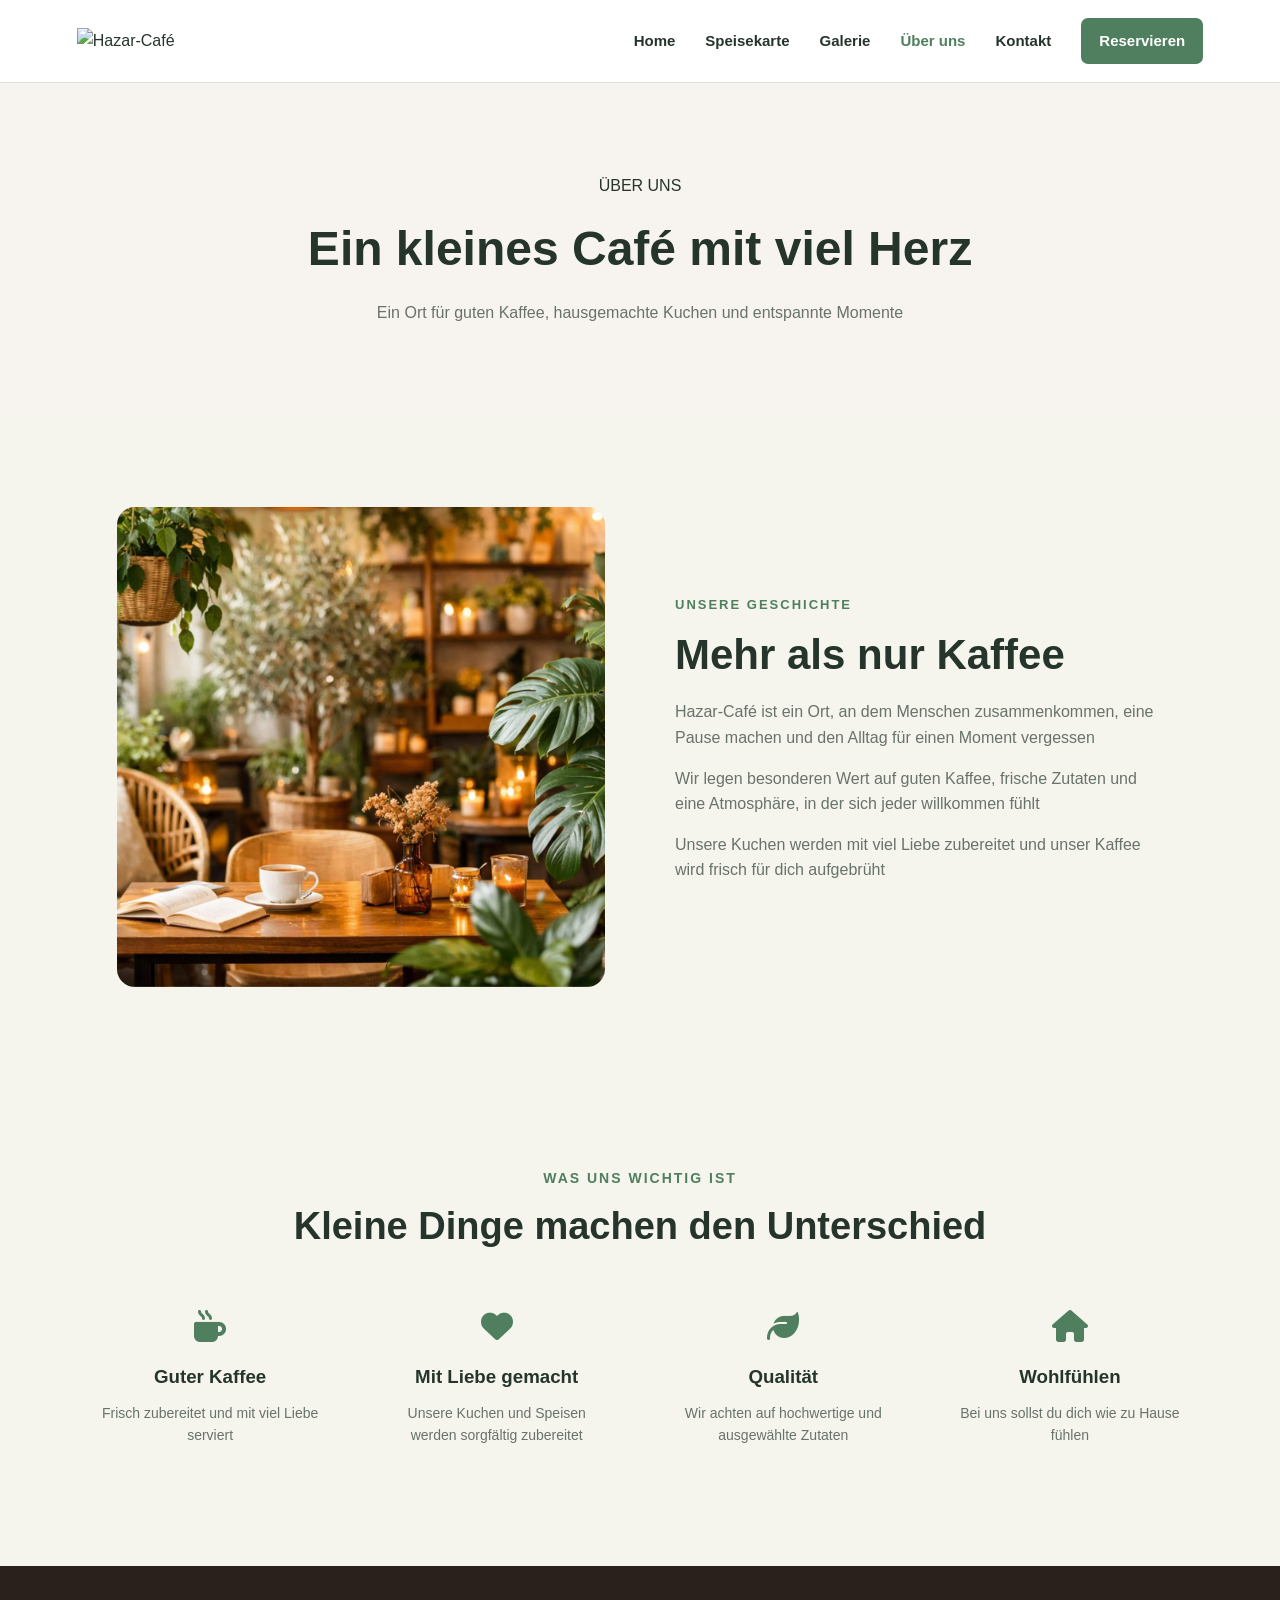
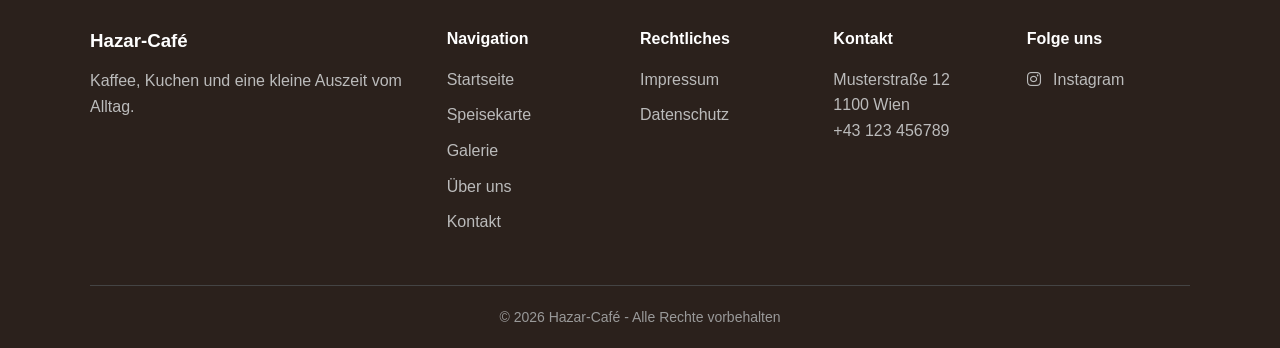
==== aboutUs.html @ 3dbf3b78 "initial commit" ====
<!DOCTYPE html>
<html lang="de">
<head>
    <meta charset="UTF-8">
    <meta name="viewport" content="width=device-width, initial-scale=1.0">
    <link rel="stylesheet" href="style.css">
    <link rel="stylesheet" href="https://cdnjs.cloudflare.com/ajax/libs/font-awesome/6.5.2/css/all.min.css">
    <title>Über Uns</title>
</head>
<body>
    <header>
        <img src="images/" alt="Hazar-Café" width="350">

        <button class="menu-toggle" aria-label="Menü öffnen">
            <i class="fa-solid fa-bars"></i>
        </button>

        <nav>
            <a href="index.html">Home</a>
            <a href="speisekarte.html">Speisekarte</a>
            <a href="galerie.html">Galerie</a>
            <a href="aboutUs.html" class="active">Über uns</a>
            <a href="kontakt.html">Kontakt</a>
            <a href="reservierung.html" class="nav-button">Reservieren</a>
        </nav>
    </header>

    <main>
        <section class="page-hero">
            <div>
                <span class="section-label">ÜBER UNS</span>
                
                <h1>Ein kleines Café mit viel Herz</h1>
                <p>Ein Ort für guten Kaffee, hausgemachte Kuchen und entspannte Momente</p>
            </div>
        </section>

        <section class="about-section">
            <div class="about-image">
                <img src="images/interior-bsp.jpg" alt="Gemütlicher Innenraum des Hazar-Cafés">
            </div>

            <div class="about-content">
                <span class="section-label">UNSERE GESCHICHTE</span>

                <h2>Mehr als nur Kaffee</h2>

                <p> Hazar-Café ist ein Ort, an dem Menschen zusammenkommen, eine Pause machen und den Alltag für einen Moment vergessen</p>
                <p>Wir legen besonderen Wert auf guten Kaffee, frische Zutaten und eine Atmosphäre, in der sich jeder willkommen fühlt</p>
                <p>Unsere Kuchen werden mit viel Liebe zubereitet und unser Kaffee wird frisch für dich aufgebrüht</p>
            </div>
        </section>


        <section class="why-section">
            <div class="section-heading">
                <span>WAS UNS WICHTIG IST</span>
                <h2>Kleine Dinge machen den Unterschied</h2>
            </div>

            <div class="advantages-grid">
                <div class="advantage-card">
                    <i class="fa-solid fa-mug-hot"></i>
                    
                    <h3>Guter Kaffee</h3>
                    <p>Frisch zubereitet und mit viel Liebe serviert</p>
                </div>

                <div class="advantage-card">
                    <i class="fa-solid fa-heart"></i>
                    
                    <h3>Mit Liebe gemacht</h3>
                    <p>Unsere Kuchen und Speisen werden sorgfältig zubereitet</p>
                </div>

                <div class="advantage-card">
                    <i class="fa-solid fa-leaf"></i>
                    
                    <h3>Qualität</h3>
                    <p>Wir achten auf hochwertige und ausgewählte Zutaten</p>
                </div>

                <div class="advantage-card">
                    <i class="fa-solid fa-house"></i>
                    
                    <h3>Wohlfühlen</h3>
                    <p>Bei uns sollst du dich wie zu Hause fühlen</p>
                </div>
            </div>
        </section>
    </main>


    <div id="footer"></div>
    <script src="script.js"></script>
</body>
</html>
---- style.css ----
* {
    margin: 0;
    padding: 0;
    box-sizing: border-box;
}

:root {
    --primary: #4f7f5f;
    --primary-dark: #315b40;
    --primary-light: #dce8dc;

    --bg: #f5f4ed;
    --white: #ffffff;

    --text: #26352b;
    --muted: #68736b;

    --border: #d9e0d8;
}

body {
    background: var(--bg);
    color: var(--text);
    font-family: Arial, sans-serif;
    line-height: 1.6;
}


/* =========================
   HEADER
========================= */
header {
    position: sticky;
    top: 0;
    z-index: 1000;
    display: flex;
    align-items: center;
    justify-content: space-between;
    padding: 18px 6%;
    background: rgba(255,255,255,0.96);
    border-bottom: 1px solid var(--border);
}

.logo {
    color: var(--primary-dark);
    text-decoration: none;
    font-size: 25px;
    font-weight: 700;
}

nav {
    display: flex;
    align-items: center;
    gap: 30px;
}

nav a {
    color: var(--text);
    text-decoration: none;
    font-size: 15px;
    font-weight: 600;
    transition: 0.2s ease;
}

nav a:hover,
nav a.active {
    color: var(--primary);
}

.nav-button {
    padding: 11px 18px;
    background: var(--primary);
    color: white !important;
    border-radius: 7px;
}

.menu-toggle {
    display: none;
    border: none;
    background: transparent;
    color: var(--primary-dark);
    font-size: 25px;
}


/* =========================
   HERO
========================= */
.hero {
    padding: 70px 6% 80px;

    background:
        linear-gradient(
            135deg,
            #eef3eb,
            #f5f4ed
        );
}

.hero-content {
    max-width: 900px;
    margin: auto;
    text-align: center;
}

.hero-label,
.section-heading span,
.about-content > span,
.special-content > span,
.reservation-section span {
    display: block;
    margin-bottom: 15px;
    color: var(--primary);
    font-size: 13px;
    font-weight: 700;
    letter-spacing: 2px;
}

.hero h1 {
    margin-bottom: 25px;
    font-size: clamp(42px, 6vw, 72px);
    line-height: 1.05;
    color: var(--text);
}

.hero h1 span {
    color: var(--primary);
}

.hero-content > p {
    max-width: 650px;
    margin: auto;
    color: var(--muted);
    font-size: 18px;
}

.hero-image {
    max-width: 1200px;
    height: 480px;
    margin: 55px auto 0;
    overflow: hidden;
    border-radius: 18px;
}

.hero-image img {
    width: 100%;
    height: 100%;
    object-fit: cover;
}

.hero-buttons {
    display: flex;
    justify-content: center;
    gap: 12px;
    margin-top: 30px;
}


/* =========================
   SEITEN-HEADER
========================= */
.page-hero {
    padding: 90px 20px;
    text-align: center;
    background: #f7f3ef;
}

.page-hero > div {
    max-width: 750px;
    margin: auto;
}

.page-hero h1 {
    margin: 12px 0;
    font-size: 48px;
}

.page-hero p {
    color: var(--muted);
    line-height: 1.7;
}


/* =========================
   BUTTONS
========================= */
.btn {
    display: inline-flex;
    align-items: center;
    justify-content: center;
    gap: 9px;
    padding: 14px 24px;
    background: var(--primary);
    color: white;
    border: 2px solid var(--primary);
    border-radius: 8px;
    text-decoration: none;
    font-weight: 700;
    transition: 0.25s ease;
}

.btn:hover {
    background: var(--primary-dark);
    border-color: var(--primary-dark);
    transform: translateY(-2px);
}

.btn-outline {
    background: transparent;
    color: var(--primary-dark);
}

.btn-outline:hover {
    color: white;
}


/* =========================
   ALLGEMEINE SECTIONS
========================= */
section {
    padding: 90px 6%;
}

.section-heading {
    max-width: 750px;
    margin: 0 auto 50px;
    text-align: center;
}

.section-heading h2 {
    margin-bottom: 15px;
    font-size: 38px;
    line-height: 1.2;
}

.section-heading p {
    color: var(--muted);
}


/* =========================
   ÜBER UNS
========================= */
.about-section {
    max-width: 1200px;
    margin: auto;
    display: grid;
    grid-template-columns: 1fr 1fr;
    gap: 70px;
    align-items: center;
}

.about-image {
    height: 480px;
    overflow: hidden;
    border-radius: 18px;
}

.about-image img {
    width: 100%;
    height: 100%;
    object-fit: cover;
}

.about-content h2 {
    margin-bottom: 20px;
    font-size: 42px;
    line-height: 1.15;
}

.about-content p {
    margin-bottom: 15px;
    color: var(--muted);
}

.text-link {
    display: inline-flex;
    align-items: center;
    gap: 8px;
    margin-top: 15px;
    color: var(--primary-dark);
    text-decoration: none;
    font-weight: 700;
}


/* =========================
   SPEISEKARTE
========================= */
.menu-section {
    background: white;
}

.menu-grid {
    max-width: 1200px;
    margin: auto;
    display: grid;
    grid-template-columns: repeat(4, 1fr);
    gap: 20px;
}

.menu-card {
    padding: 35px 25px;
    text-align: center;
    background: var(--bg);
    border: 1px solid var(--border);
    border-radius: 14px;
    transition: 0.25s ease;
}

.menu-card:hover {
    transform: translateY(-5px);
    box-shadow: 0 12px 30px rgba(40,70,50,0.10);
}

.menu-icon {
    margin-bottom: 20px;
    color: var(--primary);
    font-size: 32px;
}

.menu-card h3 {
    margin-bottom: 10px;
}

.menu-card p {
    margin-bottom: 18px;
    color: var(--muted);
    font-size: 14px;
}

.menu-card span {
    color: var(--primary-dark);
    font-weight: 700;
}

.center-button {
    margin-top: 40px;
    text-align: center;
}

.menu-list {
    max-width: 900px;
    margin: auto;
}

.menu-item {
    display: flex;
    justify-content: space-between;
    align-items: center;
    gap: 30px;
    padding: 22px 0;
    border-bottom: 1px solid var(--border);
}

.menu-item h3 {
    margin-bottom: 6px;
}

.menu-item p {
    margin: 0;
    color: var(--muted);
}

.menu-item > span {
    font-weight: 600;
    color: var(--primary);
    white-space: nowrap;
}


/* =========================
   SPECIAL
========================= */
.special-section {
    max-width: 1200px;
    margin: auto;
    display: grid;
    grid-template-columns: 1fr 1fr;
    gap: 60px;
    align-items: center;
}

.special-content h2 {
    margin-bottom: 20px;
    font-size: 45px;
    line-height: 1.1;
}

.special-content p {
    max-width: 500px;
    margin-bottom: 25px;
    color: var(--muted);
}

.special-image {
    height: 450px;
    overflow: hidden;
    border-radius: 18px;
}

.special-image img {
    width: 100%;
    height: 100%;
    object-fit: cover;
}


/* =========================
   GALERIE
========================= */
.gallery-section {
    background: #edf2ea;
}

.gallery-grid {
    max-width: 1200px;
    margin: auto;
    display: grid;
    grid-template-columns: 2fr 1fr 1fr;
    grid-auto-rows: 250px;
    gap: 15px;
}

.gallery-grid img {
    width: 100%;
    height: 100%;
    object-fit: cover;
    border-radius: 12px;
}

.gallery-grid img:first-child {
    grid-row: span 2;
}


/* =========================
   VORTEILE
========================= */
.advantages-grid {
    max-width: 1200px;
    margin: auto;
    display: grid;
    grid-template-columns: repeat(4, 1fr);
    gap: 20px;
}

.advantage-card {
    padding: 30px 20px;
    text-align: center;
}

.advantage-card i {
    margin-bottom: 20px;
    color: var(--primary);
    font-size: 32px;
}

.advantage-card h3 {
    margin-bottom: 10px;
}

.advantage-card p {
    color: var(--muted);
    font-size: 14px;
}


/* =========================
   RESERVIERUNG
========================= */
.reservation-section {
    max-width: 1100px;
    margin: 30px auto;
    padding: 60px;
    background: var(--primary-dark);
    color: white;
    border-radius: 18px;
    text-align: center;
}

.reservation-section span {
    color: var(--primary-light);
}

.reservation-section h2 {
    margin-bottom: 15px;
    font-size: 40px;
}

.reservation-section p {
    margin-bottom: 25px;
    opacity: 0.85;
}

.reservation-section .btn {
    background: white;
    color: var(--primary-dark);
    border-color: white;
}

.reservation-page {
    max-width: 1100px;
    margin: auto;
    padding: 80px 20px;
    display: grid;
    grid-template-columns: 1fr 1fr;
    gap: 60px;
}

.reservation-info h2 {
    margin: 10px 0 15px;
}

.reservation-info > p {
    color: var(--muted);
    line-height: 1.7;
}

.reservation-details {
    margin-top: 35px;
    display: flex;
    flex-direction: column;
    gap: 25px;
}

.reservation-details > div {
    display: flex;
    gap: 18px;
    align-items: flex-start;
}

.reservation-details i {
    color: var(--primary);
    font-size: 22px;
    margin-top: 4px;
}

.reservation-details h3 {
    margin-bottom: 6px;
}

.reservation-details p {
    margin: 0;
    color: var(--muted);
    line-height: 1.6;
}


/* =========================
   KONTAKT - Index
========================= */
.contact-section {
    background: white;
}

.contact-grid {
    max-width: 1000px;
    margin: auto;
    display: grid;
    grid-template-columns: repeat(3, 1fr);
    gap: 20px;
}

.contact-card {
    padding: 30px;
    text-align: center;
    border: 1px solid var(--border);
    border-radius: 14px;
}

.contact-card i {
    margin-bottom: 15px;
    color: var(--primary);
    font-size: 28px;
}

.contact-card h3 {
    margin-bottom: 8px;
}

.contact-card p {
    color: var(--muted);
}


/* =========================
   KONTAKT-SEITE
======================== */
.contact-page {
    padding: 80px 20px;
    background: white;
}

.contact-header {
    max-width: 700px;
    margin: 0 auto 50px;
    text-align: center;
}

.contact-header span,
.section-heading span {
    color: var(--primary);
    font-size: 14px;
    font-weight: 600;
    letter-spacing: 2px;
}

.contact-header h1 {
    margin: 10px 0 15px;
}

.contact-header p {
    color: var(--muted);
    line-height: 1.7;
}

.contact-layout {
    max-width: 1000px;
    margin: auto;
    display: grid;
    grid-template-columns: 1fr 1fr;
    gap: 50px;
}

/* Kontaktinformationen */
.contact-details {
    display: flex;
    flex-direction: column;
    gap: 30px;
}

.contact-detail {
    display: flex;
    align-items: flex-start;
    gap: 18px;
}

.contact-icon {
    min-width: 50px;
    height: 50px;
    display: flex;
    align-items: center;
    justify-content: center;
    border-radius: 50%;
    background: #f5f5f5;
    color: var(--primary);
    font-size: 20px;
}

.contact-detail h3 {
    margin: 0 0 8px;
}

.contact-detail p {
    margin: 0;
    color: var(--muted);
    line-height: 1.6;
}

.contact-detail a {
    color: var(--primary);
    text-decoration: none;
}

/* Kontaktformular */
.contact-form-card {
    padding: 35px;
    border: 1px solid var(--border);
    border-radius: 14px;
    background: white;
}

.contact-form-card h2 {
    margin-bottom: 8px;
}

.contact-form-card > p {
    color: var(--muted);
    margin-bottom: 25px;
}

.contact-form-card form {
    display: flex;
    flex-direction: column;
}

.contact-form-card label {
    margin-bottom: 7px;
    font-weight: 500;
}

.contact-form-card input,
.contact-form-card textarea {
    width: 100%;
    padding: 12px 14px;
    margin-bottom: 18px;
    border: 1px solid var(--border);
    border-radius: 8px;
    font-family: inherit;
    font-size: 15px;
}

.contact-form-card textarea {
    resize: vertical;
}

.privacy-check {
    display: flex;
    align-items: flex-start;
    gap: 8px;
    font-size: 13px;
    color: var(--muted);
}

.privacy-check input {
    width: auto;
    margin: 3px 0 0;
}

.privacy-check a {
    color: var(--primary);
}

/* SELECT */
.contact-form-card select {
    width: 100%;
    padding: 12px 14px;
    margin-bottom: 18px;
    border: 1px solid var(--border);
    border-radius: 8px;
    background: white;
    font-family: inherit;
    font-size: 15px;
}


/* =========================
   LOCATION / MAP
========================= */
.location-section {
    padding: 80px 20px;
}

.section-heading {
    max-width: 1000px;
    margin: 0 auto 30px;
}

.map-placeholder {
    max-width: 1000px;
    min-height: 350px;
    margin: auto;
    display: flex;
    align-items: center;
    justify-content: center;
    text-align: center;
    background: #f5f5f5;
    border-radius: 14px;
}

.map-placeholder i {
    color: var(--primary);
    font-size: 35px;
    margin-bottom: 15px;
}

.map-placeholder p {
    color: var(--muted);
}


/* =========================
   RECHTLICHE SEITEN
========================= */
.legal-section {
    max-width: 900px;
    margin: 0 auto;
    padding: 80px 20px;
}

.legal-section h2 {
    margin-top: 40px;
    margin-bottom: 12px;
    text-align: left;
}

.legal-section h2:first-child {
    margin-top: 0;
}

.legal-section p {
    color: var(--muted);
    line-height: 1.8;
    margin-bottom: 20px;
    text-align: left;
}


/* =========================
   FOOTER
========================= */
footer {
    padding: 60px 20px 20px;
    background: #2b211c;
    color: white;
}

.footer-container {
    max-width: 1100px;
    margin: auto;
    display: grid;
    grid-template-columns: 2fr 1fr 1fr 1fr 1fr;
    gap: 30px;
}

.footer h3 {
    margin-bottom: 12px;
}

.footer h4 {
    margin-bottom: 15px;
}

.footer p {
    color: #bbb;
    line-height: 1.6;
}

footer a {
    display: block;
    margin-bottom: 10px;
    color: #bbb;
    text-decoration: none;
    transition: 0.2s;
}

footer a:hover {
    color: white;
}

.footer i {
    margin-right: 8px;
}

.footer-bottom {
    max-width: 1100px;
    margin: 40px auto 0;
    padding-top: 20px;
    border-top: 1px solid #444;
    text-align: center;
    color: #999;
    font-size: 14px;
}



/* =========================
   RESPONSIVE
========================= */
@media (max-width: 1200px) {
    .menu-toggle {
        display: block;
    }

    nav {
        display: none;
        position: absolute;
        top: 100%;
        left: 0;
        right: 0;
        padding: 20px;
        background: white;
        flex-direction: column;
        align-items: stretch;
    }

    nav.active {
        display: flex;
    }

    .hero-image {
        height: 380px;
    }
    
    .page-hero h1 {
        font-size:  36px;
    }

    .about-section,
    .special-section {
        grid-template-columns: 1fr;
    }

    .menu-grid,
    .advantages-grid {
        grid-template-columns: repeat(2, 1fr);
    }

    .menu-item {
        align-items: flex-start;
    }

    .contact-grid {
        grid-template-columns: 1fr;
    }

    .reservation-page {
        grid-template-columns: 1fr;
    }

    .footer-container {
        grid-template-columns: repeat(2, 1fr);
    }
}


@media (max-width: 600px) {
    header {
        padding: 15px 5%;
    }

    .hero {
        padding: 60px 5%;
    }

    .hero h1 {
        font-size: 43px;
    }

    .hero-buttons {
        flex-direction: column;
    }

    .hero-buttons .btn {
        width: 100%;
    }

    .hero-image {
        height: 300px;
    }

    .page-hero {
        padding: 65px 20px;
    }

    .page-hero h1 {
        font-size: 30px;
    }

    .menu-item {
        flex-direction: column;
        gap: 8px;
    }

    section {
        padding: 65px 5%;
    }

    .section-heading h2 {
        font-size: 30px;
    }

    .about-content h2,
    .special-content h2 {
        font-size: 34px;
    }

    .about-image,
    .special-image {
        height: 320px;
    }

    .menu-grid,
    .advantages-grid {
        grid-template-columns: 1fr;
    }

    .gallery-grid {
        grid-template-columns: 1fr 1fr;
        grid-auto-rows: 180px;
    }

    .gallery-grid img:first-child {
        grid-column: span 2;
        grid-row: span 1;
    }

    .reservation-section {
        margin: 10px 5%;
        padding: 45px 25px;
    }

    .reservation-section h2 {
        font-size: 30px;
    }

    .footer-container {
        grid-template-columns: 1fr;
    }
}
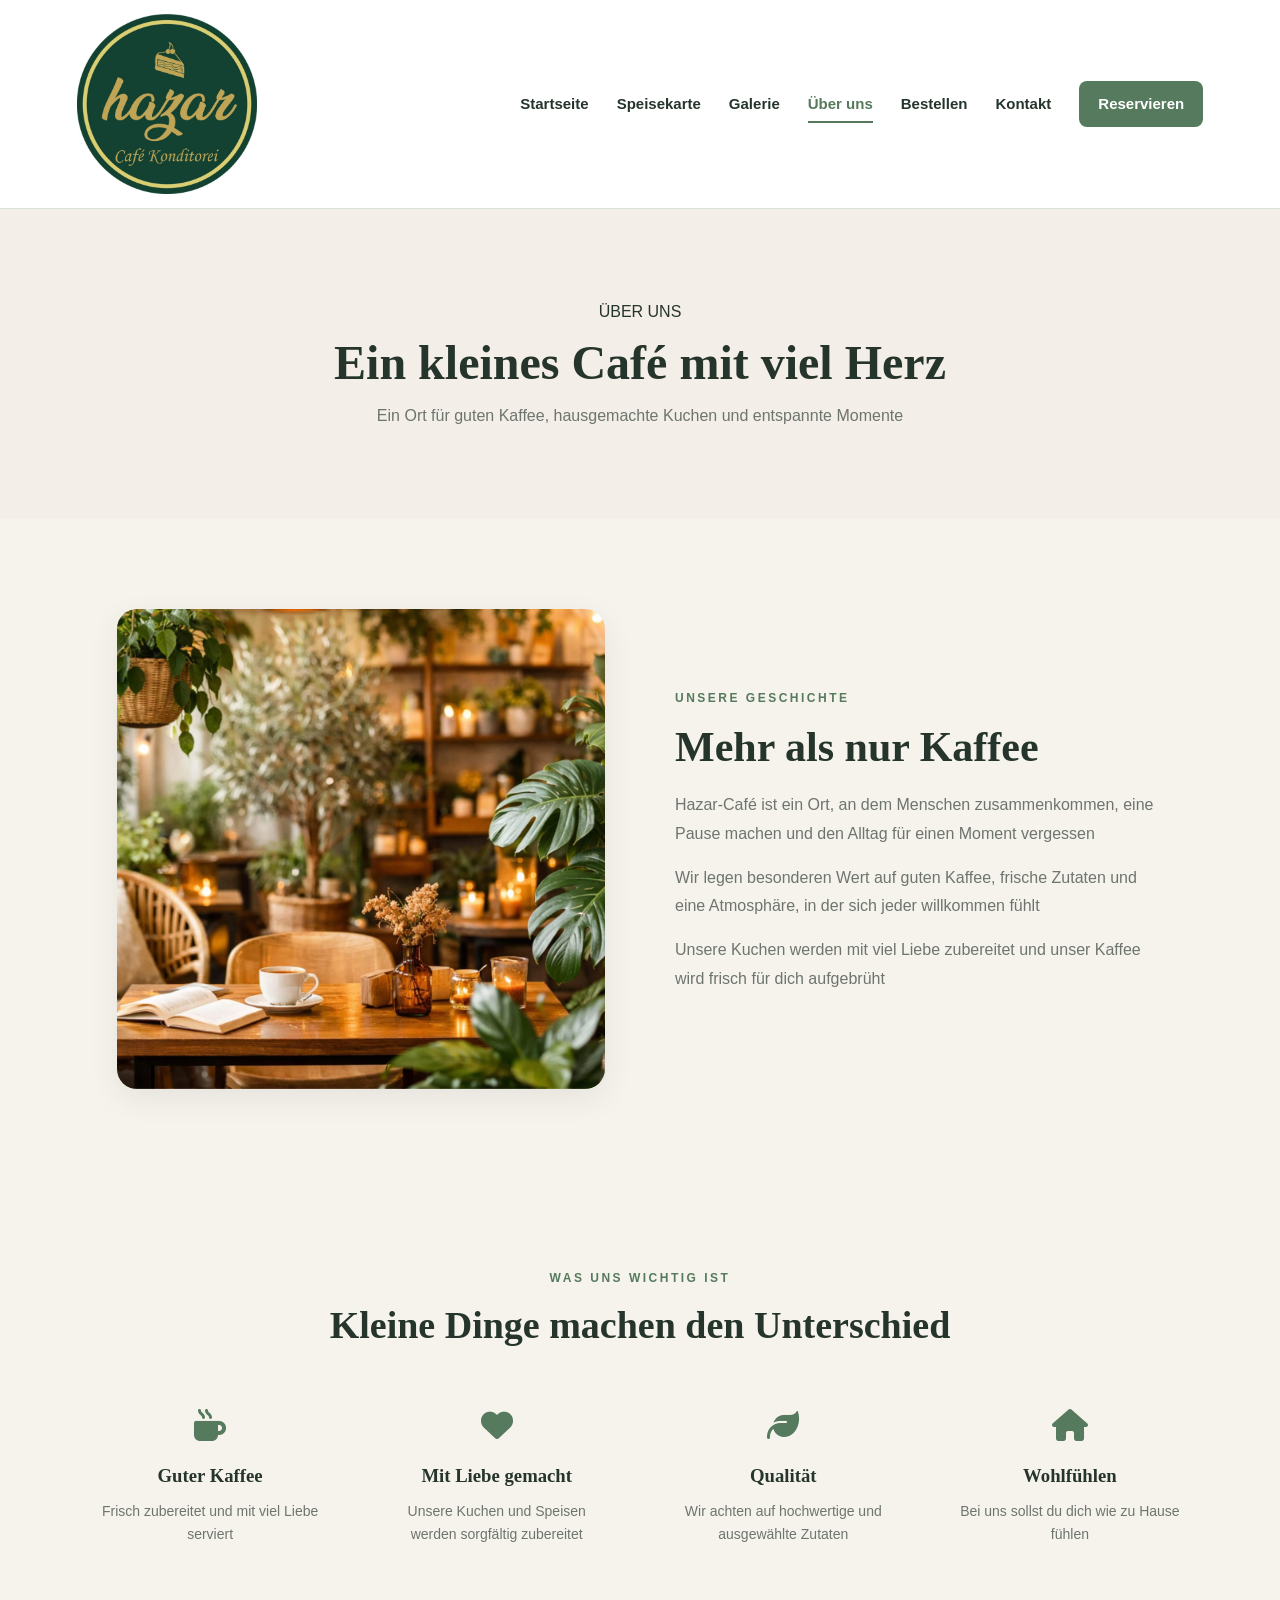
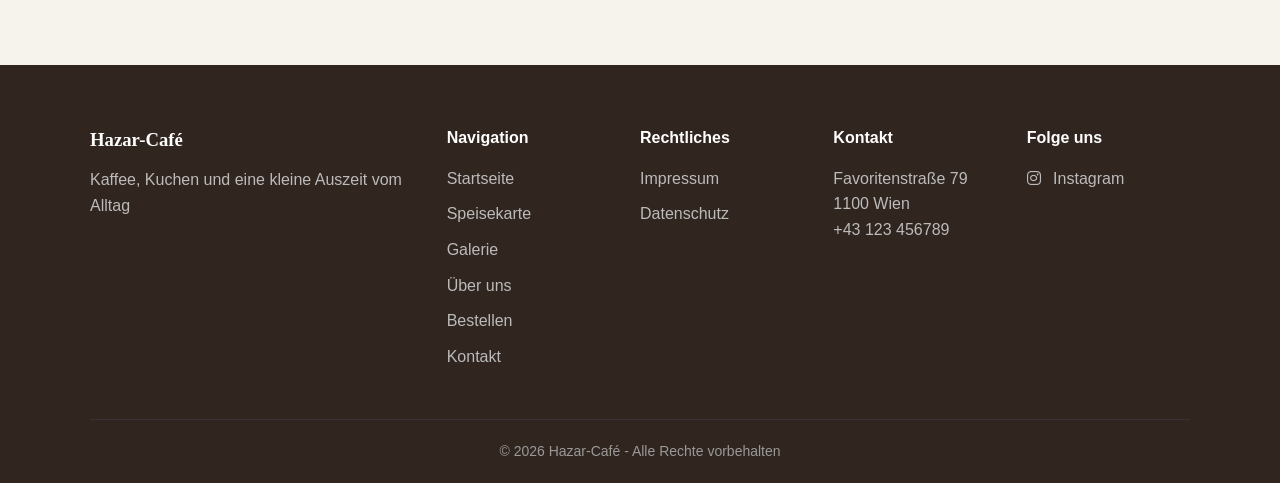
==== commit 16f41694: "Speisemenü, Bestellungsformular und Code optimiert" ====
--- a/aboutUs.html
+++ b/aboutUs.html
@@ -9,17 +9,18 @@
 </head>
 <body>
     <header>
-        <img src="images/" alt="Hazar-Café" width="350">
+        <img src="images/logo.jpeg" alt="Hazar-Café" class="logo">
 
-        <button class="menu-toggle" aria-label="Menü öffnen">
+        <button class="menu-toggle" id="menuToggle" type="button" aria-label="Menü öffnen" aria-expanded="false">
             <i class="fa-solid fa-bars"></i>
         </button>
 
-        <nav>
-            <a href="index.html">Home</a>
+        <nav id="mainNav">
+            <a href="index.html">Startseite</a>
             <a href="speisekarte.html">Speisekarte</a>
             <a href="galerie.html">Galerie</a>
             <a href="aboutUs.html" class="active">Über uns</a>
+            <a href="bestellen.html">Bestellen</a>
             <a href="kontakt.html">Kontakt</a>
             <a href="reservierung.html" class="nav-button">Reservieren</a>
         </nav>
@@ -92,6 +93,6 @@
 
 
     <div id="footer"></div>
-    <script src="script.js"></script>
+    <script src="js/script.js"></script>
 </body>
 </html>
--- a/style.css
+++ b/style.css
@@ -2,27 +2,57 @@
     margin: 0;
     padding: 0;
     box-sizing: border-box;
+
 }
 
 :root {
-    --primary: #4f7f5f;
-    --primary-dark: #315b40;
-    --primary-light: #dce8dc;
-
-    --bg: #f5f4ed;
+    --primary: #557a5d;
+    --primary-dark: #34533d;
+    --primary-light: #dfe9df;
+
+    --bg: #f6f3ed;
+    --bg-soft: #edf2ea;
+
     --white: #ffffff;
 
     --text: #26352b;
-    --muted: #68736b;
-
-    --border: #d9e0d8;
+
+    --muted: #6d756e;
+    --border: #dce2da;
+
+    --brown: #30251f;
+    --brown-light: #6e5a4d;
+
+    --shadow: 0 10px 30px rgba(38, 53, 43, 0.08);
+    --shadow-hover: 0 16px 40px rgba(38, 53, 43, 0.13);
+    --radius: 16px;
 }
 
 body {
     background: var(--bg);
     color: var(--text);
-    font-family: Arial, sans-serif;
+    font-family: Arial, Helvetica, sans-serif;
     line-height: 1.6;
+    overflow-x: hidden;
+}
+
+img {
+    display: block;
+    max-width: 100%;
+}
+
+a {
+    text-decoration: none;
+}
+
+button, input,
+textarea, select {
+    font: inherit;
+}
+
+::selection {
+    background: var(--primary-light);
+    color: var(--primary-dark);
 }
 
 
@@ -36,30 +66,48 @@
     display: flex;
     align-items: center;
     justify-content: space-between;
-    padding: 18px 6%;
-    background: rgba(255,255,255,0.96);
+    min-height: 78px;
+    padding: 14px 6%;
+    background: rgba(255,255,255,0.97);
     border-bottom: 1px solid var(--border);
+    backdrop-filter: blur(10px);
 }
 
 .logo {
-    color: var(--primary-dark);
+    /*color: var(--green);
+    font-size: 27px;
+    font-weight: 800;
     text-decoration: none;
-    font-size: 25px;
-    font-weight: 700;
+    letter-spacing: 1px;
+    */
+    width: 180px;
+    height: auto;
+    object-fit: contain;
 }
 
 nav {
     display: flex;
     align-items: center;
-    gap: 30px;
+    gap: 28px;
 }
 
 nav a {
+    position: relative;
     color: var(--text);
-    text-decoration: none;
     font-size: 15px;
     font-weight: 600;
-    transition: 0.2s ease;
+    transition: 0.25s ease;
+}
+
+nav a::after {
+    content: "";
+    position: absolute;
+    left: 0;
+    bottom: -7px;
+    width: 0;
+    height: 2px;
+    background: var(--primary);
+    transition: width 0.25s ease;
 }
 
 nav a:hover,
@@ -67,19 +115,34 @@
     color: var(--primary);
 }
 
+nav a:hover::after,
+nav a.active::after {
+    width: 100%;
+}
+
 .nav-button {
-    padding: 11px 18px;
+    padding: 11px 19px;
     background: var(--primary);
     color: white !important;
-    border-radius: 7px;
+    border-radius: 8px;
+}
+
+.nav-button::after {
+    display: none;
+}
+
+.nav-button:hover {
+    background: var(--primary-dark);
 }
 
 .menu-toggle {
     display: none;
     border: none;
+    padding: 7px;
     background: transparent;
     color: var(--primary-dark);
     font-size: 25px;
+    cursor: pointer;
 }
 
 
@@ -87,18 +150,17 @@
    HERO
 ========================= */
 .hero {
-    padding: 70px 6% 80px;
-
+    padding: 85px 6% 90px;
     background:
         linear-gradient(
             135deg,
-            #eef3eb,
-            #f5f4ed
+            #eef3eb 0%,
+            #f7f4ee 100%
         );
 }
 
 .hero-content {
-    max-width: 900px;
+    max-width: 850px;
     margin: auto;
     text-align: center;
 }
@@ -111,16 +173,18 @@
     display: block;
     margin-bottom: 15px;
     color: var(--primary);
-    font-size: 13px;
+    font-size: 12px;
     font-weight: 700;
-    letter-spacing: 2px;
+    letter-spacing: 2.5px;
 }
 
 .hero h1 {
     margin-bottom: 25px;
-    font-size: clamp(42px, 6vw, 72px);
+    color: var(--text);
+    font-family: Georgia, "Times New Roman", serif;
+    font-size: clamp(44px, 6vw, 72px);
+    font-weight: 700;
     line-height: 1.05;
-    color: var(--text);
 }
 
 .hero h1 span {
@@ -132,6 +196,7 @@
     margin: auto;
     color: var(--muted);
     font-size: 18px;
+    line-height: 1.7;
 }
 
 .hero-image {
@@ -139,45 +204,26 @@
     height: 480px;
     margin: 55px auto 0;
     overflow: hidden;
-    border-radius: 18px;
+    border-radius: 20px;
+    box-shadow: var(--shadow);
 }
 
 .hero-image img {
     width: 100%;
     height: 100%;
     object-fit: cover;
+    transition: transform 0.6s ease;
+}
+
+.hero-image:hover img {
+    transform: scale(1.03);
 }
 
 .hero-buttons {
     display: flex;
     justify-content: center;
     gap: 12px;
-    margin-top: 30px;
-}
-
-
-/* =========================
-   SEITEN-HEADER
-========================= */
-.page-hero {
-    padding: 90px 20px;
-    text-align: center;
-    background: #f7f3ef;
-}
-
-.page-hero > div {
-    max-width: 750px;
-    margin: auto;
-}
-
-.page-hero h1 {
-    margin: 12px 0;
-    font-size: 48px;
-}
-
-.page-hero p {
-    color: var(--muted);
-    line-height: 1.7;
+    margin-top: 32px;
 }
 
 
@@ -189,25 +235,31 @@
     align-items: center;
     justify-content: center;
     gap: 9px;
-    padding: 14px 24px;
+    padding: 13px 23px;
     background: var(--primary);
     color: white;
     border: 2px solid var(--primary);
-    border-radius: 8px;
-    text-decoration: none;
+    border-radius: 9px;
     font-weight: 700;
-    transition: 0.25s ease;
+    box-shadow: 0 5px 15px rgba(85, 122, 93, 0.15);
+    transition: 
+        background 0.25s ease,
+        border-color 0.25s ease,
+        transform 0.25s ease,
+        box-shadow 0.25s ease;
 }
 
 .btn:hover {
     background: var(--primary-dark);
     border-color: var(--primary-dark);
     transform: translateY(-2px);
+    box-shadow: 0 8px 20px rgba(52, 83, 61, 0.18);
 }
 
 .btn-outline {
     background: transparent;
     color: var(--primary-dark);
+    box-shadow: none;
 }
 
 .btn-outline:hover {
@@ -230,12 +282,41 @@
 
 .section-heading h2 {
     margin-bottom: 15px;
+    font-family: Georgia, "Times New Roman", serif;
     font-size: 38px;
     line-height: 1.2;
 }
 
 .section-heading p {
     color: var(--muted);
+    line-height: 1.7;
+}
+
+
+/* =========================
+   SEITEN-HEADER
+========================= */
+.page-hero {
+   padding: 90px 20px;
+    text-align: center;
+    background: #f3eee7;
+}
+
+.page-hero > div {
+    max-width: 750px;
+    margin: auto;
+}
+
+.page-hero h1 {
+    margin: 12px 0;
+    font-family: Georgia, "Times New Roman", serif;
+    font-size: 48px;
+    line-height: 1.1;
+}
+
+.page-hero p {
+    color: var(--muted);
+    line-height: 1.7;
 }
 
 
@@ -254,17 +335,24 @@
 .about-image {
     height: 480px;
     overflow: hidden;
-    border-radius: 18px;
+    border-radius: 20px;
+    box-shadow: var(--shadow);
 }
 
 .about-image img {
     width: 100%;
     height: 100%;
     object-fit: cover;
+    transition: transform 0.6s ease;
+}
+
+.about-image:hover img {
+    transform: scale(1.03);
 }
 
 .about-content h2 {
     margin-bottom: 20px;
+    font-family: Georgia, "Times New Roman", serif;
     font-size: 42px;
     line-height: 1.15;
 }
@@ -272,6 +360,7 @@
 .about-content p {
     margin-bottom: 15px;
     color: var(--muted);
+    line-height: 1.8;
 }
 
 .text-link {
@@ -280,8 +369,12 @@
     gap: 8px;
     margin-top: 15px;
     color: var(--primary-dark);
-    text-decoration: none;
     font-weight: 700;
+    transition: color 0.2s ease;
+}
+
+.text-link:hover {
+    color: var(--primary);
 }
 
 
@@ -289,7 +382,7 @@
    SPEISEKARTE
 ========================= */
 .menu-section {
-    background: white;
+    background: var(--white);
 }
 
 .menu-grid {
@@ -305,13 +398,13 @@
     text-align: center;
     background: var(--bg);
     border: 1px solid var(--border);
-    border-radius: 14px;
-    transition: 0.25s ease;
+    border-radius: var(--radius);
+    transition: transform 0.25s ease, box-shadow 0.25s ease;
 }
 
 .menu-card:hover {
     transform: translateY(-5px);
-    box-shadow: 0 12px 30px rgba(40,70,50,0.10);
+    box-shadow: var(--shadow-hover);
 }
 
 .menu-icon {
@@ -322,6 +415,8 @@
 
 .menu-card h3 {
     margin-bottom: 10px;
+    font-family: Georgia, "Times New Roman", serif;
+    font-size: 21px;
 }
 
 .menu-card p {
@@ -356,6 +451,7 @@
 
 .menu-item h3 {
     margin-bottom: 6px;
+    font-family: Georgia, "Times New Roman", serif;
 }
 
 .menu-item p {
@@ -364,9 +460,210 @@
 }
 
 .menu-item > span {
-    font-weight: 600;
+    font-weight: 700;
     color: var(--primary);
     white-space: nowrap;
+}
+
+.back-to-overview {
+    width: 100%;
+    display: flex;
+    justify-content: center;
+    align-items: center;
+    text-align: center;
+    margin: 35px auto 50px;
+}
+
+.back-to-overview .btn {
+    display: inline-flex;
+    align-items: center;
+    justify-content: center;
+    gap: 10px;
+    margin: 0 auto;
+    position: static;
+}
+
+[hidden] {
+    display: none !important;
+}
+
+/* ALLERGENINFORMATION */
+.allergen-info {
+    max-width: 1100px;
+    margin: 60px auto 40px;
+    padding: 30px 35px;
+    background: #faf7f2;
+    border: 1px solid #eadfce;
+    border-left: 4px solid #b58a52;
+    border-radius: 12px;
+}
+
+.allergen-info h2 {
+    font-size: 22px;
+    color: #4a3525;
+    margin-bottom: 18px;
+}
+
+.allergen-info p {
+    font-size: 14px;
+    line-height: 1.9;
+    color: #62584e;
+    margin-bottom: 14px;
+}
+
+.allergen-info p:last-child {
+    margin-bottom: 0;
+    padding-top: 12px;
+    border-top: 1px solid #e8dece;
+    font-style: italic;
+}
+
+
+/* =========================
+   BESTELLFORMULAR
+========================= */
+.inquiry-section {
+    padding: 80px 6%;
+    background: var(--white);
+}
+
+.inquiry {
+    max-width: 900px;
+    margin: auto;
+    padding: 35px;
+    background: var(--bg);
+    border: 1px solid var(--border);
+    border-radius: var(--radius);
+    box-shadow: var(--shadow);
+}
+
+.inquiry-categories {
+    max-width: 1200px;
+    margin: 40px auto;
+    display: grid;
+    grid-template-columns: repeat(4, 1fr);
+    gap: 22px;
+}
+
+.inquiry-category {
+    background: #fff;
+    padding: 25px;
+    border-radius: 14px;
+    text-align: center;
+    box-shadow: 0 3px 12px rgba(0, 0, 0, 0.08);
+}
+
+.inquiry-category img {
+    width: 100%;
+    height: 230px;
+    object-fit: cover;
+    display: block;
+    border-radius: 14px;
+}
+
+.inquiry-category h3 {
+    margin: 18px 12px 10px;
+}
+
+.inquiry-category p {
+    padding: 0 15px 20px;
+    line-height: 1.7;
+}
+
+.form-grid {
+    display: grid;
+    grid-template-columns: 1fr 1fr;
+    gap: 22px;
+}
+
+.inquiry label {
+    display: flex;
+    flex-direction: column;
+    gap: 8px;
+    font-weight: 600;
+    font-size: 14px;
+}
+
+.inquiry input,
+.inquiry select,
+.inquiry textarea {
+    width: 100%;
+    padding: 13px;
+    border: 1px solid var(--border);
+    border-radius: 8px;
+    background: white;
+    color: var(--text);
+    font: inherit;
+}
+
+.inquiry input:focus,
+.inquiry select:focus,
+.inquiry textarea:focus {
+    outline: none;
+    border-color: var(--primary);
+    box-shadow: 0 0 0 3px rgba(85,122,93,0.12);
+}
+
+.message-label {
+    margin-top: 22px;
+}
+
+.privacy {
+    display: flex !important;
+    flex-direction: row !important;
+    align-items: flex-start;
+    gap: 10px !important;
+    margin: 22px 0;
+    font-weight: normal !important;
+}
+
+.privacy input {
+    width: auto;
+    margin-top: 4px;
+}
+
+.inquiry-buttons {
+    display: flex;
+    flex-wrap: wrap;
+    gap: 12px;
+}
+
+.inquiry-buttons button {
+    flex: 1;
+    min-width: 220px;
+    padding: 14px 18px;
+    border: none;
+    border-radius: 9px;
+    font-weight: 700;
+    cursor: pointer;
+    transition: 0.25s ease;
+}
+
+.submit-button {
+    background: #557a5d;
+    color: white;
+}
+
+.submit-button:hover {
+    background: #34533d;
+}
+
+.email-button {
+    background: white;
+    color: var(--primary-dark);
+    border: 1px solid var(--border) !important;
+}
+
+.email-button:hover {
+    background: var(--primary-light);
+}
+
+.form-hint,
+.form-message {
+    margin-top: 18px;
+    color: var(--muted);
+    font-size: 13px;
+    line-height: 1.6;
 }
 
 
@@ -384,6 +681,7 @@
 
 .special-content h2 {
     margin-bottom: 20px;
+    font-family: Georgia, "Times New Roman", serif;
     font-size: 45px;
     line-height: 1.1;
 }
@@ -392,18 +690,25 @@
     max-width: 500px;
     margin-bottom: 25px;
     color: var(--muted);
+    line-height: 1.8;
 }
 
 .special-image {
     height: 450px;
     overflow: hidden;
-    border-radius: 18px;
+    border-radius: 20px;
+    box-shadow: var(--shadow);
 }
 
 .special-image img {
     width: 100%;
     height: 100%;
     object-fit: cover;
+    transition: transform 0.6s ease;
+}
+
+.special-image:hover img {
+    transform: scale(1.03);
 }
 
 
@@ -411,7 +716,7 @@
    GALERIE
 ========================= */
 .gallery-section {
-    background: #edf2ea;
+    background: var(--bg-soft);
 }
 
 .gallery-grid {
@@ -427,7 +732,13 @@
     width: 100%;
     height: 100%;
     object-fit: cover;
-    border-radius: 12px;
+    border-radius: 13px;
+    transition: transform 0.3s ease, filter 0.3s ease;
+}
+
+.gallery-grid img:hover {
+    transform: scale(1.015);
+    filter: brightness(0.95);
 }
 
 .gallery-grid img:first-child {
@@ -449,6 +760,13 @@
 .advantage-card {
     padding: 30px 20px;
     text-align: center;
+    border-radius: var(--radius);
+    transition: background 0.25s ease, transform 0.25s ease;
+}
+
+.advantage-card:hover {
+    background: white;
+    transform: translateY(-4px);
 }
 
 .advantage-card i {
@@ -459,6 +777,7 @@
 
 .advantage-card h3 {
     margin-bottom: 10px;
+    font-family: Georgia, "Times New Roman", serif;
 }
 
 .advantage-card p {
@@ -473,11 +792,18 @@
 .reservation-section {
     max-width: 1100px;
     margin: 30px auto;
-    padding: 60px;
+    padding: 65px 40px;
     background: var(--primary-dark);
     color: white;
-    border-radius: 18px;
+    border-radius: 20px;
     text-align: center;
+    box-shadow: var(--shadow);
+    background:
+        linear-gradient(
+            135deg,
+            var(--primary-dark),
+            #263f2e
+        );
 }
 
 .reservation-section span {
@@ -486,18 +812,27 @@
 
 .reservation-section h2 {
     margin-bottom: 15px;
+    font-family: Georgia, "Times New Roman", serif;
     font-size: 40px;
+    line-height: 1.2;
 }
 
 .reservation-section p {
-    margin-bottom: 25px;
-    opacity: 0.85;
+    max-width: 600px;
+    margin: 0 auto 25px;
+    opacity: 0.88;
 }
 
 .reservation-section .btn {
     background: white;
     color: var(--primary-dark);
     border-color: white;
+    box-shadow: none;
+}
+
+.reservation-section .btn:hover {
+    background: var(--primary-light);
+    border-color: var(--primary-light);
 }
 
 .reservation-page {
@@ -511,11 +846,13 @@
 
 .reservation-info h2 {
     margin: 10px 0 15px;
+    font-family: Georgia, "Times New Roman", serif;
+    font-size: 36px;
 }
 
 .reservation-info > p {
     color: var(--muted);
-    line-height: 1.7;
+    line-height: 1.8;
 }
 
 .reservation-details {
@@ -539,6 +876,7 @@
 
 .reservation-details h3 {
     margin-bottom: 6px;
+    font-family: Georgia, "Times New Roman", serif;
 }
 
 .reservation-details p {
@@ -549,10 +887,11 @@
 
 
 /* =========================
-   KONTAKT - Index
+   KONTAKT - Startseite
 ========================= */
 .contact-section {
-    background: white;
+    background: #f8f3ed;
+    padding: 80px 20px;
 }
 
 .contact-grid {
@@ -564,10 +903,17 @@
 }
 
 .contact-card {
-    padding: 30px;
+    padding: 32px 25px;
     text-align: center;
+    background: white;
     border: 1px solid var(--border);
-    border-radius: 14px;
+    border-radius: var(--radius);
+    transition: transform 0.23s ease, box-shadow 0.25s ease;
+}
+
+.contact-card:hover {
+    transform: translateY(-5px);
+    box-shadow: var(--shadow-hover);
 }
 
 .contact-card i {
@@ -577,11 +923,15 @@
 }
 
 .contact-card h3 {
-    margin-bottom: 8px;
+    margin: 10px 0;
+    font-family: Georgia, "Times New Roman", serif;
+    font-size: 21px;
 }
 
 .contact-card p {
-    color: var(--muted);
+    margin: 0;
+    color: var(--muted);
+    line-height: 1.7;
 }
 
 
@@ -589,96 +939,98 @@
    KONTAKT-SEITE
 ======================== */
 .contact-page {
+    max-width: 1100px;
+    margin: auto;
     padding: 80px 20px;
-    background: white;
-}
-
-.contact-header {
-    max-width: 700px;
-    margin: 0 auto 50px;
-    text-align: center;
-}
-
-.contact-header span,
-.section-heading span {
-    color: var(--primary);
-    font-size: 14px;
-    font-weight: 600;
-    letter-spacing: 2px;
-}
-
-.contact-header h1 {
-    margin: 10px 0 15px;
-}
-
-.contact-header p {
-    color: var(--muted);
-    line-height: 1.7;
-}
-
-.contact-layout {
-    max-width: 1000px;
-    margin: auto;
     display: grid;
     grid-template-columns: 1fr 1fr;
-    gap: 50px;
-}
-
-/* Kontaktinformationen */
+    gap: 60px;
+    align-items: start;
+    background: var(--bg);
+}
+
+.contact-info h2 {
+    margin: 10px 0 15px;
+    font-family: Georgia, "Times New Roman", serif;
+    font-size: 36px;
+}
+
+.contact-info > p {
+    color: var(--muted);
+    line-height: 1.8;
+}
+
 .contact-details {
+    margin-top: 35px;
     display: flex;
     flex-direction: column;
-    gap: 30px;
-}
-
-.contact-detail {
+    gap: 18px;
+}
+
+.contact-details > div {
     display: flex;
     align-items: flex-start;
     gap: 18px;
-}
-
-.contact-icon {
-    min-width: 50px;
-    height: 50px;
-    display: flex;
-    align-items: center;
-    justify-content: center;
-    border-radius: 50%;
-    background: #f5f5f5;
+    padding: 20px;
+    background: white;
+    border: 1px solid var(--border);
+    border-radius: 12px;
+    transition: transform 0.25s ease, box-shadow 0.25s ease;
+}
+
+.contact-details > div:hover {
+    transform: translateY(-3px);
+    box-shadow: var(--shadow);
+}
+
+.contact-details > div > i {
     color: var(--primary);
-    font-size: 20px;
-}
-
-.contact-detail h3 {
+    font-size: 22px;
+    min-width: 24px;
+    margin-top: 3px;
+}
+
+.contact-details h3 {
+    margin-bottom: 6px;
+    font-family: Georgia, "Times New Roman", serif;
+}
+
+.contact-details p {
     margin: 0 0 8px;
-}
-
-.contact-detail p {
-    margin: 0;
-    color: var(--muted);
-    line-height: 1.6;
-}
-
-.contact-detail a {
+    color: var(--muted);
+    line-height: 1.7;
+}
+
+.contact-details a {
     color: var(--primary);
     text-decoration: none;
-}
-
-/* Kontaktformular */
+    font-weight: 600;
+    transition: color 0.2s ease;
+}
+
+.contact-details a:hover {
+    color: var(--primary-dark);
+    text-decoration: underline;
+    text-underline-offset: 3px;
+}
+
 .contact-form-card {
     padding: 35px;
     border: 1px solid var(--border);
-    border-radius: 14px;
+    border-radius: var(--radius);
     background: white;
+    box-shadow: var(--shadow);
 }
 
 .contact-form-card h2 {
     margin-bottom: 8px;
+    font-family: Georgia, "Times New Roman", serif;
 }
 
 .contact-form-card > p {
     color: var(--muted);
     margin-bottom: 25px;
+    line-height: 1.7;
 }
 
 .contact-form-card form {
@@ -686,32 +1038,55 @@
     flex-direction: column;
 }
 
-.contact-form-card label {
+.contact-form-card label:not(.privacy-check) {
+    display: block;
     margin-bottom: 7px;
-    font-weight: 500;
+    color: var(--text);
+    font-size: 14px;
+    font-weight: 600;
 }
 
 .contact-form-card input,
-.contact-form-card textarea {
+.contact-form-card textarea,
+.contact-form-card select {
     width: 100%;
-    padding: 12px 14px;
+    padding: 13px 14px;
+    box-sizing: border-box;
     margin-bottom: 18px;
     border: 1px solid var(--border);
     border-radius: 8px;
+    background: white;
+    color: var(--text);
     font-family: inherit;
     font-size: 15px;
+    outline: none;
+    transition: border-color 0.25s ease, box-shadow 0.25s ease;
+}
+
+.contact-form-card input:focus,
+.contact-form-card textarea:focus,
+.contact-form-card select:focus {
+    border-color: var(--primary);
+    box-shadow: 0 0 0 3px rgba(85, 122, 93, 0.12);
 }
 
 .contact-form-card textarea {
+    min-height: 130px;
     resize: vertical;
+}
+
+.contact-form-card select {
+    cursor: pointer;
 }
 
 .privacy-check {
     display: flex;
     align-items: flex-start;
     gap: 8px;
+    margin-bottom: 20px;
     font-size: 13px;
     color: var(--muted);
+    line-height: 1.5;
 }
 
 .privacy-check input {
@@ -721,18 +1096,21 @@
 
 .privacy-check a {
     color: var(--primary);
-}
-
-/* SELECT */
-.contact-form-card select {
+    font-weight: 600;
+    text-decoration: underline;
+    text-underline-offset: 3px;
+}
+
+/* Absende-Button */
+.contact-form-card .btn {
     width: 100%;
-    padding: 12px 14px;
-    margin-bottom: 18px;
-    border: 1px solid var(--border);
-    border-radius: 8px;
-    background: white;
-    font-family: inherit;
-    font-size: 15px;
+    cursor: pointer;
+}
+
+.contact-form-card button:focus-visible,
+.contact-details a:focus-visible {
+    outline: 3px solid var(--primary);
+    outline-offset: 4px;
 }
 
 
@@ -746,6 +1124,11 @@
 .section-heading {
     max-width: 1000px;
     margin: 0 auto 30px;
+}
+
+.section-heading p {
+    color: var(--muted);
+    line-height: 1.7;
 }
 
 .map-placeholder {
@@ -756,18 +1139,50 @@
     align-items: center;
     justify-content: center;
     text-align: center;
-    background: #f5f5f5;
-    border-radius: 14px;
+    background: linear-gradient(135deg, #edf2ea, #f3eee7);
+    border: 1px solid var(--border);
+    border-radius: var(--radius);
 }
 
 .map-placeholder i {
+    display: block;
     color: var(--primary);
     font-size: 35px;
     margin-bottom: 15px;
 }
 
+.map-placeholder h3 {
+    margin-bottom: 10px;
+    font-family: Georgia, "Times New Roman", serif;
+    font-size: 25px;
+}
+
 .map-placeholder p {
     color: var(--muted);
+    margin-bottom: 18px;
+}
+
+.map-placeholder .btn {
+    display: inline-block;
+}
+
+
+/* Erfolgsmeldungen */
+#contactStatus,
+#reservationStatus {
+    margin-top: 15px;
+    font-weight: 600;
+    line-height: 1.6;
+}
+
+#contactStatus:empty,
+#reservationStatus:empty {
+    display: none;
+}
+
+button:disabled {
+    opacity: 0.6;
+    cursor: not-allowed;
 }
 
 
@@ -784,6 +1199,7 @@
     margin-top: 40px;
     margin-bottom: 12px;
     text-align: left;
+    font-family: Georgia, "Times New Roman", serif;
 }
 
 .legal-section h2:first-child {
@@ -803,7 +1219,7 @@
 ========================= */
 footer {
     padding: 60px 20px 20px;
-    background: #2b211c;
+    background: var(--brown);
     color: white;
 }
 
@@ -817,6 +1233,7 @@
 
 .footer h3 {
     margin-bottom: 12px;
+    font-family: Georgia, "Times New Roman", serif;
 }
 
 .footer h4 {
@@ -832,8 +1249,7 @@
     display: block;
     margin-bottom: 10px;
     color: #bbb;
-    text-decoration: none;
-    transition: 0.2s;
+    transition: color 0.2s ease;
 }
 
 footer a:hover {
@@ -848,7 +1264,7 @@
     max-width: 1100px;
     margin: 40px auto 0;
     padding-top: 20px;
-    border-top: 1px solid #444;
+    border-top: 1px solid #3b3039;
     text-align: center;
     color: #999;
     font-size: 14px;
@@ -860,6 +1276,10 @@
    RESPONSIVE
 ========================= */
 @media (max-width: 1200px) {
+    header {
+        padding: 14px 5%;
+    }
+
     .menu-toggle {
         display: block;
     }
@@ -874,23 +1294,52 @@
         background: white;
         flex-direction: column;
         align-items: stretch;
+        gap: 0;
+        border-bottom: 1px solid var(--border);
+        box-shadow: var(--shadow);
     }
 
     nav.active {
         display: flex;
     }
 
+    nav a {
+        padding: 12px 5px;
+    }
+
+    nav a::after {
+        display: none;
+    }
+
+    .nav-button {
+        text-align: center;
+        margin-top: 8px;
+    }
+
     .hero-image {
         height: 380px;
     }
     
     .page-hero h1 {
-        font-size:  36px;
+        font-size: 36px;
+    }
+
+    .inquiry-categories {
+        grid-template-columns: repeat(2, 1fr);
     }
 
     .about-section,
     .special-section {
         grid-template-columns: 1fr;
+        gap: 45px;
+    }
+
+    .about-image {
+        height: 400px;
+    }
+
+    .special-image {
+        height: 400px;
     }
 
     .menu-grid,
@@ -902,8 +1351,15 @@
         align-items: flex-start;
     }
 
-    .contact-grid {
+    .contact-grid, 
+    .contact-layout,
+    .contact-page {
         grid-template-columns: 1fr;
+    }
+
+    .contact-page {
+        display: grid;
+        gap: 35px;
     }
 
     .reservation-page {
@@ -918,19 +1374,29 @@
 
 @media (max-width: 600px) {
     header {
-        padding: 15px 5%;
+        min-height: 70px;
+        padding: 12px 5%;
+    }
+
+    .logo {
+        width: 145px;
     }
 
     .hero {
-        padding: 60px 5%;
+        padding: 60px 5% 65px;
     }
 
     .hero h1 {
         font-size: 43px;
     }
 
+    .hero-content > p {
+        font-size: 16px;
+    }
+
     .hero-buttons {
         flex-direction: column;
+        margin-top: 25px;
     }
 
     .hero-buttons .btn {
@@ -938,7 +1404,9 @@
     }
 
     .hero-image {
-        height: 300px;
+        height: 280px;
+        margin-top: 40px;
+        border-radius: 15px;
     }
 
     .page-hero {
@@ -946,11 +1414,12 @@
     }
 
     .page-hero h1 {
-        font-size: 30px;
+        font-size: 34px;
     }
 
     .menu-item {
         flex-direction: column;
+        align-items: flex-start;
         gap: 8px;
     }
 
@@ -958,8 +1427,56 @@
         padding: 65px 5%;
     }
 
+    .section-heading {
+        margin-bottom: 35px;
+    }
+
     .section-heading h2 {
         font-size: 30px;
+    }
+
+    .allergen-info {
+        margin: 35px 16px 25px;
+        padding: 22px 20px;
+    }
+
+    .allergen-info h2 {
+        font-size: 19px;
+    }
+
+    .allergen-info p {
+        font-size: 13px;
+        line-height: 1.8;
+    }
+
+    .inquiry {
+        padding: 22px 16px;
+    }
+
+    .inquiry-categories {
+        grid-template-columns: repeat(2, 1fr);
+        gap: 12px;
+    }
+
+    .inquiry-category img {
+        height: 150px;
+    }
+
+    .inquiry-category h3 {
+        font-size: 16px;
+    }
+
+    .inquiry-category p {
+        font-size: 13px;
+        padding: 0 10px 15px;
+    }
+
+    .inquiry-buttons {
+        flex-direction: column;
+    }
+
+    .form-grid {
+        grid-template-columns: 1fr;
     }
 
     .about-content h2,
@@ -979,7 +1496,8 @@
 
     .gallery-grid {
         grid-template-columns: 1fr 1fr;
-        grid-auto-rows: 180px;
+        grid-auto-rows: 160px;
+        gap: 10px;
     }
 
     .gallery-grid img:first-child {
@@ -990,12 +1508,72 @@
     .reservation-section {
         margin: 10px 5%;
         padding: 45px 25px;
+        border-radius: 16px;
     }
 
     .reservation-section h2 {
         font-size: 30px;
     }
 
+    .reservation-page {
+        padding: 60px 20px;
+    }
+
+    .contact-page {
+        display: flex;
+        flex-direction: column;
+        grid-template-columns: 1fr;
+        width: 100%;
+        box-sizing: border-box;
+        padding: 60px 20px;
+        gap: 30px;
+    }
+
+    .contact-info {
+        width: 100%;
+        box-sizing: border-box;
+        font-size: 16px;
+    }
+
+    .contact-details {
+        display: flex;
+        flex-direction: column;
+        width: 100%;
+        gap: 15px;
+    }
+
+    .contact-details > div {
+        display: flex;
+        align-items: flex-start;
+        padding: 16px;
+        gap: 15px;
+    }
+
+    .contact-form-card {
+        width: 100%;
+        box-sizing: border-box;
+        padding: 25px 20px;
+    }
+
+    .contact-form-card input,
+    .contact-form-card select,
+    .contact-form-card textarea {
+        width: 100%;
+        box-sizing: border-box;
+    }
+
+    .location-section {
+        padding: 60px 5%;
+    }
+
+    .map-placeholder {
+        min-height: 280px;
+    }
+
+    .section-heading {
+        padding: 0 5%;
+    }
+
     .footer-container {
         grid-template-columns: 1fr;
     }
